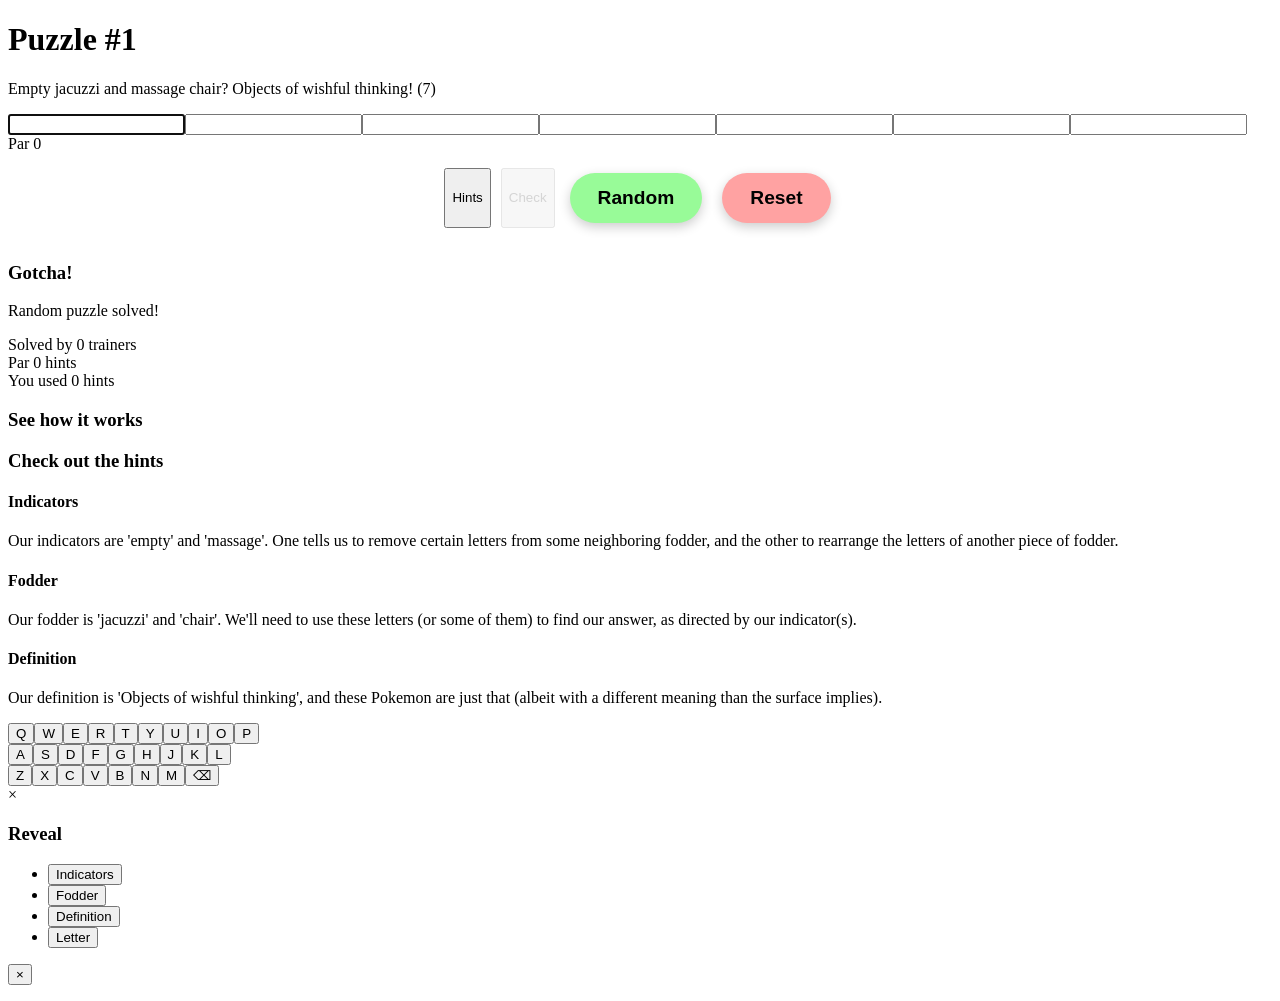
==== index.html @ 599f922d "Add files via upload" ====
<!DOCTYPE html>
<html lang="en"><head>
<meta http-equiv="content-type" content="text/html; charset=UTF-8">
  <meta charset="UTF-8">
  <meta name="viewport" content="width=device-width, initial-scale=1.0, maximum-scale=1.0, user-scalable=no">
  <title>PokeCryptic - Random Mode</title>
  <link rel="apple-touch-icon" sizes="180x180" href="apple-touch-icon.png">
  <link rel="icon" type="image/png" sizes="32x32" href="favicon-32x32.png">
  <link rel="icon" type="image/png" sizes="16x16" href="favicon-16x16.png">
  <link rel="manifest" href="site.webmanifest">
  <link rel="stylesheet" href="styles.css">
</head>
<body>
  <header>
    <h1 id="clue-date">Random Puzzle</h1>
  </header>

  <main>
    <!-- Clue Card -->
    <section id="clue-section" class="card">
      <p id="clue-text" data-base-clue="">Loading clue...</p>
    </section>

    <!-- Solve Card -->
    <section id="solve-section" class="card">
      <!-- Dynamic input boxes -->
      <div id="input-grid" style="--cell: 50px;"></div>
    </section>

    <!-- Counter Card -->
    <section id="counter-section" class="card">
      <div class="hint-bar-wrap">
        <div class="hint-dots is-high" id="hint-dots" style="--seg: 30px;"></div>
        <div class="par-label">
          <span class="par-text">Par</span>
          <span id="par-value" class="par-value">0</span>
        </div>
      </div>
    </section>

    <!-- Button Card -->
    <section id="button-section" class="card">
      <button id="hint-btn" style="opacity: 1;">Hints</button>
      <button id="check-btn" disabled="disabled" style="opacity: 0.5; cursor: not-allowed; pointer-events: none;">Check</button>
      <button id="random-btn" class="random-btn">Random</button>
      <button id="reset-progress" class="reset-progress">Reset</button>
    </section>

    <!-- Solved Card -->
    <section id="solved-section" class="card">
      <div class="hint-bar-wrap">
        <div id="solved-hint-dots" class="hint-dots is-high" style="--seg: 30px;"></div>
      </div>
      <h3 id="solved-title">Gotcha!</h3>
      <p id="solved-timer">Random puzzle solved!</p>
    </section>

    <!-- Stats Card -->
    <section id="stats-section" class="card">
      <div class="stat-row">
        <span class="stat-label">Solved by</span>
        <span class="stat-value" id="stats-solved">0 trainers</span>
      </div>

      <div class="stat-row">
        <span class="stat-label">Par</span>
        <span class="stat-value" id="stats-par">0 hints</span>
      </div>

      <div class="stat-row">
        <span class="stat-label">You used</span>
        <span class="stat-value" id="stats-hints">0 hints</span>
      </div>
    </section>

    <!-- Video Card -->
    <section id="end-section" class="card">
      <h3 class="end-title">See how it works</h3>

      <div class="end-row">
        <a id="end-yt-link" class="yt-embed-link" target="_blank" rel="noopener noreferrer" href="#" style="display: none;">
          <div id="end-yt-thumb" class="yt-embed-thumb" style="background-image: url('');">
            <div class="yt-play-button"></div>
          </div>
        </a>
      </div>

      <h3 class="end-title">Check out the hints</h3>
      <div class="end-row">
        <h4>Indicators</h4>
        <p id="end-ind"></p>
      </div>

      <div class="end-row">
        <h4>Fodder</h4>
        <p id="end-fod"></p>
      </div>

      <div class="end-row">
        <h4>Definition</h4>
        <p id="end-def"></p>
      </div>
    </section>
  </main>

  <!-- Touch Keyboard -->
  <div id="touch-keyboard" class="keyboard" aria-label="On-screen keyboard">
    <div class="keyboard-content">
      <div class="kb-row" data-keys="Q W E R T Y U I O P"></div>
      <div class="kb-row" data-keys="A S D F G H J K L"></div>
      <div class="kb-row" data-keys="Z X C V B N M ⌫"></div>
    </div>
  </div>

  <!-- Hint Modal -->
  <div id="hint-modal" class="modal hidden">
    <div class="modal-content">
      <span class="close-btn">×</span>
      <h3>Reveal</h3>
      <ul>
        <li><button class="hint-option hint-indicators" style="display: inline-block;">Indicators</button></li>
        <li><button class="hint-option hint-fodder" style="display: inline-block;">Fodder</button></li>
        <li><button class="hint-option hint-definition" style="display: inline-block;">Definition</button></li>
        <li><button class="hint-option hint-letter" style="display: inline-block;">Letter</button></li>
      </ul>
    </div>
  </div>

  <!-- Hint Toast -->
  <div id="hint-toast" class="toast hidden" aria-live="polite" aria-atomic="true">
    <div class="toast-content" role="status">
      <button class="toast-close" aria-label="Close">×</button>
      <p id="toast-text"></p>
    </div>
  </div>

  <script src="main.js"></script>
</body></html>
---- styles.css ----
/* Navigation buttons */
.random-btn,
.reset-progress {
  font-family: sans-serif;
  font-size: 1.2rem;
  font-weight: bold;
  padding: 14px 28px;
  border-radius: 999px;
  box-shadow: 0 4px 12px rgba(0, 0, 0, 0.2);
  transition: transform 0.15s ease, background-color 0.15s ease;
  border: none;
  margin: 5px;
}

.random-btn {
  background: #98fb98;  /* pale green */
  color: black;
}

.random-btn:hover:not(:disabled) {
  transform: scale(1.06);
}

.reset-progress {
  background: #ffa2a2;
  color: black;
}

.reset-progress:hover:not(:disabled) {
  transform: scale(1.06);
}

/* Button section layout */
#button-section {
  display: flex;
  flex-wrap: wrap;
  justify-content: center;
  gap: 10px;
  padding: 15px;
}
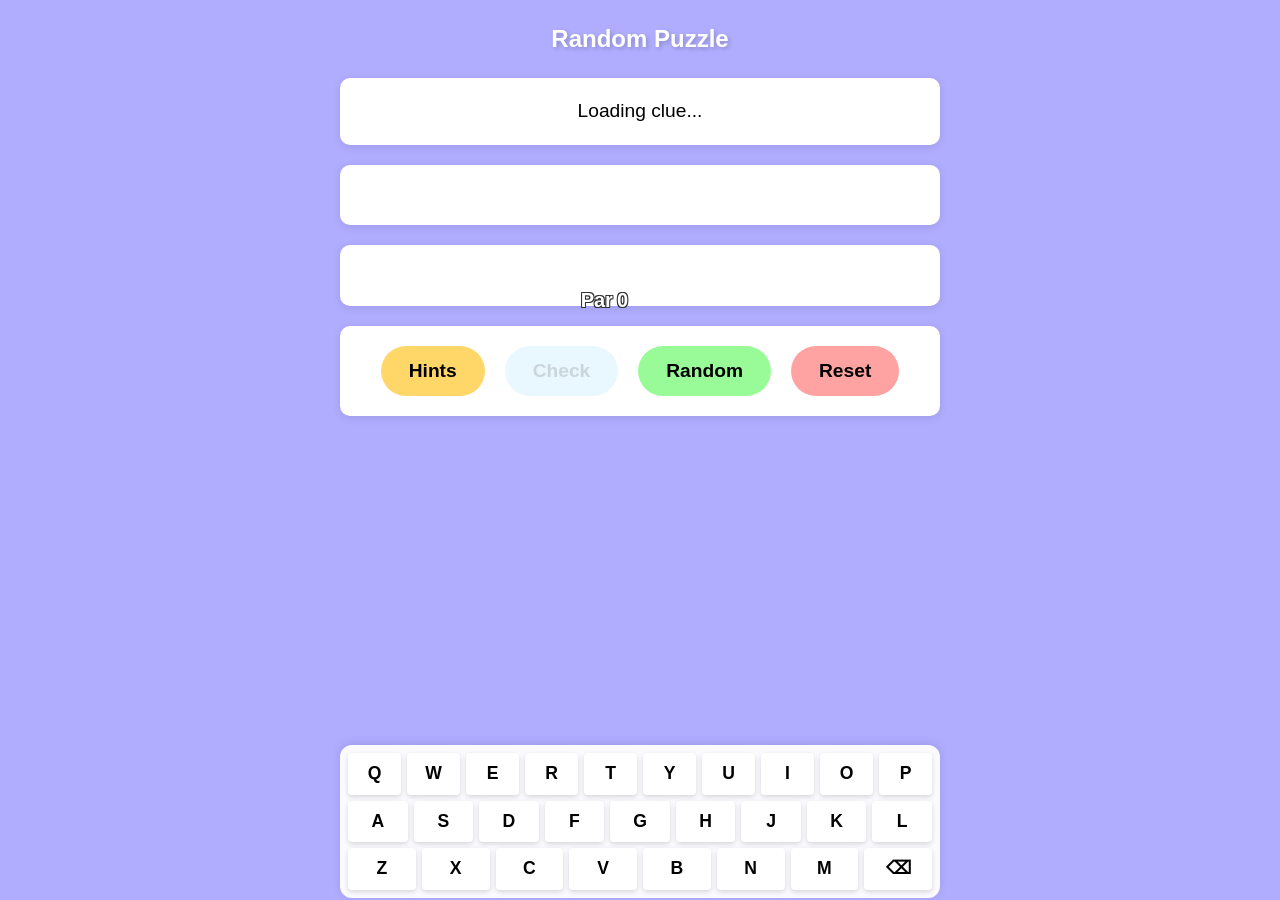
==== commit 2126be02: "Add files via upload" ====
--- a/index.html
+++ b/index.html
@@ -1,37 +1,41 @@
 <!DOCTYPE html>
-<html lang="en"><head>
-<meta http-equiv="content-type" content="text/html; charset=UTF-8">
+<html lang="en">
+<head>
   <meta charset="UTF-8">
   <meta name="viewport" content="width=device-width, initial-scale=1.0, maximum-scale=1.0, user-scalable=no">
   <title>PokeCryptic - Random Mode</title>
-  <link rel="apple-touch-icon" sizes="180x180" href="apple-touch-icon.png">
-  <link rel="icon" type="image/png" sizes="32x32" href="favicon-32x32.png">
-  <link rel="icon" type="image/png" sizes="16x16" href="favicon-16x16.png">
-  <link rel="manifest" href="site.webmanifest">
   <link rel="stylesheet" href="styles.css">
+  <style>
+    /* Additional inline styles to ensure basic functionality even if CSS fails */
+    body { font-family: Arial, sans-serif; margin: 0; padding: 20px; background: #b0adff; }
+    .card { background: white; border-radius: 10px; padding: 15px; margin-bottom: 20px; max-width: 600px; margin-left: auto; margin-right: auto; }
+    #input-grid { display: flex; flex-wrap: wrap; justify-content: center; gap: 0; }
+    .letter-box { width: 50px; height: 50px; border: 2px solid #333; text-align: center; font-size: 24px; font-weight: bold; text-transform: uppercase; }
+    .space-box { width: 28px; height: 50px; }
+    .kb-key { padding: 10px 15px; margin: 2px; background: white; border: 1px solid #ccc; border-radius: 4px; }
+  </style>
 </head>
 <body>
   <header>
-    <h1 id="clue-date">Random Puzzle</h1>
+    <h1 id="clue-date" style="text-align: center; color: white;">Random Puzzle</h1>
   </header>
 
   <main>
     <!-- Clue Card -->
     <section id="clue-section" class="card">
-      <p id="clue-text" data-base-clue="">Loading clue...</p>
+      <p id="clue-text" style="font-size: 1.2rem;">Loading clue...</p>
     </section>
 
     <!-- Solve Card -->
     <section id="solve-section" class="card">
-      <!-- Dynamic input boxes -->
-      <div id="input-grid" style="--cell: 50px;"></div>
+      <div id="input-grid"></div>
     </section>
 
     <!-- Counter Card -->
     <section id="counter-section" class="card">
-      <div class="hint-bar-wrap">
-        <div class="hint-dots is-high" id="hint-dots" style="--seg: 30px;"></div>
-        <div class="par-label">
+      <div class="hint-bar-wrap" style="position: relative; width: fit-content; margin: 0 auto;">
+        <div class="hint-dots is-high" id="hint-dots"></div>
+        <div class="par-label" style="position: absolute; bottom: -25px; right: 12px; display: flex; gap: 4px; color: white; font-weight: bold; text-shadow: -1px -1px 0 #333, 1px -1px 0 #333, -1px 1px 0 #333, 1px 1px 0 #333;">
           <span class="par-text">Par</span>
           <span id="par-value" class="par-value">0</span>
         </div>
@@ -39,100 +43,125 @@
     </section>
 
     <!-- Button Card -->
-    <section id="button-section" class="card">
-      <button id="hint-btn" style="opacity: 1;">Hints</button>
-      <button id="check-btn" disabled="disabled" style="opacity: 0.5; cursor: not-allowed; pointer-events: none;">Check</button>
-      <button id="random-btn" class="random-btn">Random</button>
-      <button id="reset-progress" class="reset-progress">Reset</button>
+    <section id="button-section" class="card" style="display: flex; flex-wrap: wrap; justify-content: center; gap: 10px;">
+      <button id="hint-btn" style="background: #ffd768; padding: 14px 28px; border-radius: 999px; border: none; font-weight: bold; font-size: 1.2rem;">Hints</button>
+      <button id="check-btn" disabled style="background: #d5f2ff; padding: 14px 28px; border-radius: 999px; border: none; font-weight: bold; font-size: 1.2rem; opacity: 0.5;">Check</button>
+      <button id="random-btn" style="background: #98fb98; padding: 14px 28px; border-radius: 999px; border: none; font-weight: bold; font-size: 1.2rem;">Random</button>
+      <button id="reset-progress" style="background: #ffa2a2; padding: 14px 28px; border-radius: 999px; border: none; font-weight: bold; font-size: 1.2rem;">Reset</button>
     </section>
 
     <!-- Solved Card -->
-    <section id="solved-section" class="card">
-      <div class="hint-bar-wrap">
-        <div id="solved-hint-dots" class="hint-dots is-high" style="--seg: 30px;"></div>
+    <section id="solved-section" class="card" style="display: none;">
+      <div class="hint-bar-wrap" style="position: relative; width: fit-content; margin: 0 auto;">
+        <div id="solved-hint-dots" class="hint-dots is-high"></div>
       </div>
-      <h3 id="solved-title">Gotcha!</h3>
-      <p id="solved-timer">Random puzzle solved!</p>
+      <h3 id="solved-title" style="text-align: center; font-size: 1.6rem; margin: 10px 0;">Gotcha!</h3>
+      <p id="solved-timer" style="text-align: center;">Random puzzle solved!</p>
     </section>
 
     <!-- Stats Card -->
-    <section id="stats-section" class="card">
-      <div class="stat-row">
+    <section id="stats-section" class="card" style="display: none;">
+      <div class="stat-row" style="display: flex; justify-content: space-between; margin: 6px 0;">
         <span class="stat-label">Solved by</span>
         <span class="stat-value" id="stats-solved">0 trainers</span>
       </div>
-
-      <div class="stat-row">
+      <div class="stat-row" style="display: flex; justify-content: space-between; margin: 6px 0;">
         <span class="stat-label">Par</span>
         <span class="stat-value" id="stats-par">0 hints</span>
       </div>
-
-      <div class="stat-row">
+      <div class="stat-row" style="display: flex; justify-content: space-between; margin: 6px 0;">
         <span class="stat-label">You used</span>
         <span class="stat-value" id="stats-hints">0 hints</span>
       </div>
     </section>
 
     <!-- Video Card -->
-    <section id="end-section" class="card">
-      <h3 class="end-title">See how it works</h3>
-
+    <section id="end-section" class="card" style="display: none;">
+      <h3 class="end-title" style="margin: 4px 0 10px; font-size: 1.2rem;">See how it works</h3>
       <div class="end-row">
         <a id="end-yt-link" class="yt-embed-link" target="_blank" rel="noopener noreferrer" href="#" style="display: none;">
-          <div id="end-yt-thumb" class="yt-embed-thumb" style="background-image: url('');">
-            <div class="yt-play-button"></div>
+          <div id="end-yt-thumb" class="yt-embed-thumb" style="width: 100%; aspect-ratio: 16/9; background-size: cover; background-position: center; border-radius: 12px; position: relative;">
+            <div class="yt-play-button" style="position: absolute; inset: 0; display: flex; align-items: center; justify-content: center;"></div>
           </div>
         </a>
       </div>
-
-      <h3 class="end-title">Check out the hints</h3>
+      <h3 class="end-title" style="margin: 4px 0 10px; font-size: 1.2rem;">Check out the hints</h3>
       <div class="end-row">
-        <h4>Indicators</h4>
+        <h4 style="margin-bottom: 4px;">Indicators</h4>
         <p id="end-ind"></p>
       </div>
-
       <div class="end-row">
-        <h4>Fodder</h4>
+        <h4 style="margin-bottom: 4px;">Fodder</h4>
         <p id="end-fod"></p>
       </div>
-
       <div class="end-row">
-        <h4>Definition</h4>
+        <h4 style="margin-bottom: 4px;">Definition</h4>
         <p id="end-def"></p>
       </div>
     </section>
   </main>
 
   <!-- Touch Keyboard -->
-  <div id="touch-keyboard" class="keyboard" aria-label="On-screen keyboard">
-    <div class="keyboard-content">
-      <div class="kb-row" data-keys="Q W E R T Y U I O P"></div>
-      <div class="kb-row" data-keys="A S D F G H J K L"></div>
-      <div class="kb-row" data-keys="Z X C V B N M ⌫"></div>
+  <div id="touch-keyboard" class="keyboard" style="position: fixed; bottom: 0; left: 0; right: 0; display: flex; justify-content: center; z-index: 900;">
+    <div class="keyboard-content" style="width: 100%; max-width: 600px; padding: 5px;">
+      <div class="kb-row" style="display: grid; grid-auto-flow: column; gap: 0; margin: 0;">
+        <button type="button" class="kb-key" data-key="Q" style="padding: 12px 0; margin: 3px; background: white; border: none; border-radius: 4px; font-size: 1.1rem;">Q</button>
+        <button type="button" class="kb-key" data-key="W" style="padding: 12px 0; margin: 3px; background: white; border: none; border-radius: 4px; font-size: 1.1rem;">W</button>
+        <button type="button" class="kb-key" data-key="E" style="padding: 12px 0; margin: 3px; background: white; border: none; border-radius: 4px; font-size: 1.1rem;">E</button>
+        <button type="button" class="kb-key" data-key="R" style="padding: 12px 0; margin: 3px; background: white; border: none; border-radius: 4px; font-size: 1.1rem;">R</button>
+        <button type="button" class="kb-key" data-key="T" style="padding: 12px 0; margin: 3px; background: white; border: none; border-radius: 4px; font-size: 1.1rem;">T</button>
+        <button type="button" class="kb-key" data-key="Y" style="padding: 12px 0; margin: 3px; background: white; border: none; border-radius: 4px; font-size: 1.1rem;">Y</button>
+        <button type="button" class="kb-key" data-key="U" style="padding: 12px 0; margin: 3px; background: white; border: none; border-radius: 4px; font-size: 1.1rem;">U</button>
+        <button type="button" class="kb-key" data-key="I" style="padding: 12px 0; margin: 3px; background: white; border: none; border-radius: 4px; font-size: 1.1rem;">I</button>
+        <button type="button" class="kb-key" data-key="O" style="padding: 12px 0; margin: 3px; background: white; border: none; border-radius: 4px; font-size: 1.1rem;">O</button>
+        <button type="button" class="kb-key" data-key="P" style="padding: 12px 0; margin: 3px; background: white; border: none; border-radius: 4px; font-size: 1.1rem;">P</button>
+      </div>
+      <div class="kb-row" style="display: grid; grid-auto-flow: column; gap: 0; margin: 0;">
+        <button type="button" class="kb-key" data-key="A" style="padding: 12px 0; margin: 3px; background: white; border: none; border-radius: 4px; font-size: 1.1rem;">A</button>
+        <button type="button" class="kb-key" data-key="S" style="padding: 12px 0; margin: 3px; background: white; border: none; border-radius: 4px; font-size: 1.1rem;">S</button>
+        <button type="button" class="kb-key" data-key="D" style="padding: 12px 0; margin: 3px; background: white; border: none; border-radius: 4px; font-size: 1.1rem;">D</button>
+        <button type="button" class="kb-key" data-key="F" style="padding: 12px 0; margin: 3px; background: white; border: none; border-radius: 4px; font-size: 1.1rem;">F</button>
+        <button type="button" class="kb-key" data-key="G" style="padding: 12px 0; margin: 3px; background: white; border: none; border-radius: 4px; font-size: 1.1rem;">G</button>
+        <button type="button" class="kb-key" data-key="H" style="padding: 12px 0; margin: 3px; background: white; border: none; border-radius: 4px; font-size: 1.1rem;">H</button>
+        <button type="button" class="kb-key" data-key="J" style="padding: 12px 0; margin: 3px; background: white; border: none; border-radius: 4px; font-size: 1.1rem;">J</button>
+        <button type="button" class="kb-key" data-key="K" style="padding: 12px 0; margin: 3px; background: white; border: none; border-radius: 4px; font-size: 1.1rem;">K</button>
+        <button type="button" class="kb-key" data-key="L" style="padding: 12px 0; margin: 3px; background: white; border: none; border-radius: 4px; font-size: 1.1rem;">L</button>
+      </div>
+      <div class="kb-row" style="display: grid; grid-auto-flow: column; gap: 0; margin: 0;">
+        <button type="button" class="kb-key" data-key="Z" style="padding: 12px 0; margin: 3px; background: white; border: none; border-radius: 4px; font-size: 1.1rem;">Z</button>
+        <button type="button" class="kb-key" data-key="X" style="padding: 12px 0; margin: 3px; background: white; border: none; border-radius: 4px; font-size: 1.1rem;">X</button>
+        <button type="button" class="kb-key" data-key="C" style="padding: 12px 0; margin: 3px; background: white; border: none; border-radius: 4px; font-size: 1.1rem;">C</button>
+        <button type="button" class="kb-key" data-key="V" style="padding: 12px 0; margin: 3px; background: white; border: none; border-radius: 4px; font-size: 1.1rem;">V</button>
+        <button type="button" class="kb-key" data-key="B" style="padding: 12px 0; margin: 3px; background: white; border: none; border-radius: 4px; font-size: 1.1rem;">B</button>
+        <button type="button" class="kb-key" data-key="N" style="padding: 12px 0; margin: 3px; background: white; border: none; border-radius: 4px; font-size: 1.1rem;">N</button>
+        <button type="button" class="kb-key" data-key="M" style="padding: 12px 0; margin: 3px; background: white; border: none; border-radius: 4px; font-size: 1.1rem;">M</button>
+        <button type="button" class="kb-key" data-key="⌫" style="padding: 12px 0; margin: 3px; background: white; border: none; border-radius: 4px; font-size: 1.1rem;">⌫</button>
+      </div>
     </div>
   </div>
 
   <!-- Hint Modal -->
-  <div id="hint-modal" class="modal hidden">
-    <div class="modal-content">
-      <span class="close-btn">×</span>
-      <h3>Reveal</h3>
-      <ul>
-        <li><button class="hint-option hint-indicators" style="display: inline-block;">Indicators</button></li>
-        <li><button class="hint-option hint-fodder" style="display: inline-block;">Fodder</button></li>
-        <li><button class="hint-option hint-definition" style="display: inline-block;">Definition</button></li>
-        <li><button class="hint-option hint-letter" style="display: inline-block;">Letter</button></li>
+  <div id="hint-modal" class="modal hidden" style="position: fixed; inset: 0; display: flex; justify-content: center; align-items: flex-end; z-index: 1000; pointer-events: none; display: none;">
+    <div class="modal-content" style="background: white; padding: 20px; border-radius: 10px; width: 300px; text-align: center; box-shadow: 0 2px 10px rgba(0,0,0,0.3); margin-bottom: 10px;">
+      <span class="close-btn" style="position: absolute; top: 10px; right: 15px; font-size: 1.5rem; cursor: pointer;">×</span>
+      <h3 style="margin-bottom: 15px;">Reveal</h3>
+      <ul style="list-style: none; padding: 0;">
+        <li style="margin: 10px 0;"><button class="hint-option hint-indicators" style="background: none; border: none; font-weight: bold; font-size: 1rem; cursor: pointer; padding: 6px 8px;">Indicators</button></li>
+        <li style="margin: 10px 0;"><button class="hint-option hint-fodder" style="background: none; border: none; font-weight: bold; font-size: 1rem; cursor: pointer; padding: 6px 8px;">Fodder</button></li>
+        <li style="margin: 10px 0;"><button class="hint-option hint-definition" style="background: none; border: none; font-weight: bold; font-size: 1rem; cursor: pointer; padding: 6px 8px;">Definition</button></li>
+        <li style="margin: 10px 0;"><button class="hint-option hint-letter" style="background: none; border: none; font-weight: bold; font-size: 1rem; cursor: pointer; padding: 6px 8px;">Letter</button></li>
       </ul>
     </div>
   </div>
 
   <!-- Hint Toast -->
-  <div id="hint-toast" class="toast hidden" aria-live="polite" aria-atomic="true">
-    <div class="toast-content" role="status">
-      <button class="toast-close" aria-label="Close">×</button>
+  <div id="hint-toast" class="toast hidden" style="position: fixed; inset: 0; display: flex; justify-content: center; align-items: flex-end; z-index: 1100; pointer-events: none; display: none;">
+    <div class="toast-content" style="background: white; width: calc(100% - 40px); max-width: 500px; margin-bottom: 14px; border-radius: 12px; padding: 16px 56px 16px 16px; box-shadow: 0 6px 24px rgba(0,0,0,0.18); position: relative;">
+      <button class="toast-close" style="position: absolute; top: 4px; right: 6px; width: 22px; height: 22px; font-size: 2rem; background: transparent; border: none; cursor: pointer;">×</button>
       <p id="toast-text"></p>
     </div>
   </div>
 
   <script src="main.js"></script>
-</body></html>+</body>
+</html>
--- a/styles.css
+++ b/styles.css
@@ -1,40 +1,517 @@
-/* Navigation buttons */
-.random-btn,
-.reset-progress {
-  font-family: sans-serif;
+* {
+  margin: 0;
+  padding: 0;
+  box-sizing: border-box;
+  -webkit-tap-highlight-color: transparent;
+}
+
+body {
+  font-family: 'Segoe UI', Tahoma, Geneva, Verdana, sans-serif;
+  background: #b0adff;
+  color: black;
+  line-height: 1.6;
+  padding: 20px;
   font-size: 1.2rem;
+  min-height: 100vh;
+  padding-bottom: 120px; /* Space for keyboard */
+}
+
+.letter-box,
+.kb-key {
+  font-family: Verdana, sans-serif;
+}
+
+header {
+  text-align: center;
+  margin-bottom: 20px;
+  font-size: 1rem;
+}
+
+header h1 {
+  font-size: 1.5rem;
+  color: white;
+  text-shadow: 2px 2px 4px rgba(0,0,0,0.2);
+}
+
+.card {
+  max-width: 600px;
+  margin: 0 auto 20px auto;
+  text-align: center;
+  border-radius: 10px;
+  background: #fff;
+  box-shadow: 0 2px 8px rgba(0,0,0,0.1);
+  padding: 15px;
+}
+
+#clue-section {
+  background: #fff;
+}
+
+#clue-text {
+  font-size: 1.5rem;
+  margin: 5px;
+  line-height: 1.4;
+}
+
+#input-grid {
+  display: flex;
+  flex-wrap: nowrap;
+  justify-content: center;
+  align-items: center;
+  margin: 15px 0;
+  gap: 0;
+  --cell: 50px;
+  --b: 3.5px;
+}
+
+@keyframes wrong-shake {
+  0%, 100% { transform: translate(0, 0); }
+  10%, 30%, 50%, 70%, 90% { transform: translate(-2px, -2px); }
+  20%, 40%, 60%, 80% { transform: translate(2px, 2px); }
+}
+
+#input-grid.wrong {
+  animation: wrong-shake 500ms ease;
+}
+
+.space-box {
+  width: calc(var(--cell) * 0.55);
+  height: var(--cell);
+}
+
+.letter-box {
+  width: var(--cell);
+  height: var(--cell);
+  margin-left: calc(var(--b) * -1);
+  border: var(--b) solid #333;
+  text-align: center;
+  border-radius: 0;
+  text-transform: uppercase;
+  outline: none;
+  cursor: pointer;
   font-weight: bold;
-  padding: 14px 28px;
-  border-radius: 999px;
-  box-shadow: 0 4px 12px rgba(0, 0, 0, 0.2);
-  transition: transform 0.15s ease, background-color 0.15s ease;
+  caret-color: transparent;
+  user-select: none;
+  font-size: clamp(14px, calc(var(--cell) * 0.62), 26px);
+}
+
+.letter-box.active {
+  background-color: #d5ffd5;
+}
+
+.letter-box.revealed-letter {
+  background-color: #fff2b1;
+}
+
+.letter-box.solved-letter {
+  background-color: #d5ffd5;
+}
+
+.letter-box:disabled {
+  cursor: default;
+  user-select: none;
+  color: #000;
+  opacity: 1;
+}
+
+button {
+  margin: 5px;
+  padding: 8px 12px;
   border: none;
-  margin: 5px;
-}
-
-.random-btn {
-  background: #98fb98;  /* pale green */
+  border-radius: 5px;
+  cursor: pointer;
+  transition: transform 0.15s ease;
+}
+
+button:hover:not(:disabled) {
+  transform: scale(1.06);
+}
+
+button:disabled {
+  cursor: default;
+  pointer-events: none;
+  opacity: 0.5;
+}
+
+#button-section {
+  display: flex;
+  flex-wrap: wrap;
+  justify-content: center;
+  gap: 10px;
+}
+
+.hint-bar-wrap {
+  position: relative;
+  width: fit-content;
+  margin: 0 auto;
+  margin-top: 10px;
+}
+
+.par-label {
+  position: absolute;
+  bottom: -25px;
+  right: 12px;
+  display: flex;
+  align-items: baseline;
+  gap: 4px;
+  font-size: 1.25rem;
+  color: #ebeaea;
+  font-weight: bold;
+  text-shadow: -1px -1px 0 #333, 1px -1px 0 #333, -1px 1px 0 #333, 1px 1px 0 #333;
+}
+
+.hint-dots {
+  display: inline-flex;
+  justify-content: center;
+  align-items: center;
+  gap: 0;
+  outline: 2px solid #333;
+  outline-offset: -2px;
+  border-radius: 6px;
+  margin: 0;
+  padding: 0;
+  --seg: 30px;
+  --empty: #58c75d;
+  --fill: #ebeaea;
+}
+
+.hint-dot {
+  width: var(--seg);
+  height: 30px;
+  border-radius: 0;
+  background: currentColor;
+}
+
+.hint-dot.used {
+  background: var(--fill);
+}
+
+.hint-dots.is-empty { color: #ebeaea; }
+.hint-dots.is-low { color: #db4a4a; }
+.hint-dots.is-mid { color: #ffcf56; }
+.hint-dots.is-high { color: #58c75d; }
+
+.hint-dot:first-child { border-top-left-radius: 6px; border-bottom-left-radius: 6px; }
+.hint-dot:last-child { border-top-right-radius: 6px; border-bottom-right-radius: 6px; }
+
+.keyboard {
+  position: fixed;
+  inset: auto 0 0 0;
+  display: flex;
+  justify-content: center;
+  align-items: flex-end;
+  z-index: 900;
+  padding-bottom: calc(env(safe-area-inset-bottom, 0px) + 2px);
+  pointer-events: none;
+}
+
+.keyboard-content {
+  pointer-events: auto;
+  width: calc(100% - 2px);
+  max-width: 600px;
+  margin-bottom: 0;
+  border-radius: 12px;
+  padding: 5px;
+  background: rgba(255, 255, 255, 0.95);
+  backdrop-filter: blur(5px);
+  box-shadow: 0 -2px 10px rgba(0,0,0,0.1);
+}
+
+.kb-row {
+  display: grid;
+  grid-auto-flow: column;
+  grid-auto-columns: 1fr;
+  gap: 0;
+  margin: 0;
+}
+
+.kb-key {
   color: black;
-}
-
-.random-btn:hover:not(:disabled) {
-  transform: scale(1.06);
-}
-
-.reset-progress {
-  background: #ffa2a2;
-  color: black;
-}
-
-.reset-progress:hover:not(:disabled) {
-  transform: scale(1.06);
-}
-
-/* Button section layout */
-#button-section {
-  display: flex;
-  flex-wrap: wrap;
-  justify-content: center;
-  gap: 10px;
-  padding: 15px;
+  user-select: none;
+  -webkit-user-select: none;
+  appearance: none;
+  border: none;
+  border-radius: 4px;
+  margin: 3px;
+  background: #ffffff;
+  padding: 12px 0;
+  font-size: 1.1rem;
+  line-height: 1;
+  text-align: center;
+  cursor: pointer;
+  touch-action: manipulation;
+  box-shadow: 0 2px 5px rgba(0,0,0,0.15);
+  font-weight: bold;
+}
+
+.kb-key:active {
+  transform: translateY(1px);
+  box-shadow: 0 1px 3px rgba(0,0,0,0.2);
+}
+
+body.toast-open .keyboard-content,
+body.modal-open .keyboard-content {
+  opacity: 0.4;
+  filter: brightness(0.8);
+  transition: opacity 0.25s ease;
+  pointer-events: none;
+}
+
+.modal {
+  position: fixed;
+  inset: 0;
+  display: flex;
+  justify-content: center;
+  align-items: flex-end;
+  z-index: 1000;
+  pointer-events: none;
+}
+
+.modal:not(.hidden) {
+  pointer-events: auto;
+}
+
+.modal.hidden {
+  display: none;
+}
+
+.modal-content {
+  background: #fff;
+  padding: 20px;
+  border-radius: 10px;
+  width: 300px;
+  text-align: center;
+  box-shadow: 0 2px 10px rgba(0,0,0,0.3);
+  margin-bottom: 10px;
+  transform: translateY(110%);
+  opacity: 0;
+  transition: transform 0.36s cubic-bezier(.2,.9,.2,1), opacity 0.22s ease;
+  max-height: 50vh;
+  overflow-y: auto;
+}
+
+.modal:not(.hidden) .modal-content {
+  transform: translateY(0);
+  opacity: 1;
+}
+
+.toast {
+  position: fixed;
+  inset: 0;
+  display: flex;
+  justify-content: center;
+  align-items: flex-end;
+  z-index: 1100;
+  pointer-events: none;
+}
+
+.toast.hidden {
+  display: none;
+}
+
+.toast:not(.hidden) {
+  pointer-events: auto;
+}
+
+.toast-content {
+  background: #fff;
+  width: calc(100% - 40px);
+  max-width: 500px;
+  margin-bottom: 14px;
+  border-radius: 12px;
+  padding: 16px 56px 16px 16px;
+  box-shadow: 0 6px 24px rgba(0,0,0,0.18);
+  transform: translateY(110%);
+  opacity: 0;
+  transition: transform 0.32s cubic-bezier(.2,.9,.2,1), opacity 0.2s ease;
+  max-height: 60vh;
+  overflow-y: auto;
+  word-wrap: break-word;
+  position: relative;
+}
+
+.toast:not(.hidden) .toast-content {
+  transform: translateY(0);
+  opacity: 1;
+}
+
+.toast-close {
+  position: absolute;
+  top: 4px;
+  right: 6px;
+  width: 22px;
+  height: 22px;
+  font-size: 2rem;
+  display: inline-flex;
+  align-items: center;
+  justify-content: center;
+  background: transparent;
+  border: none;
+  cursor: pointer;
+  line-height: 1;
+}
+
+.hint-option {
+  background: none;
+  border: none;
+  font-weight: bold;
+  font-size: 1rem;
+  cursor: pointer;
+  padding: 6px 8px;
+  position: relative;
+  isolation: isolate;
+  transition: color 0.2s ease;
+}
+
+.hint-option::after {
+  content: "";
+  position: absolute;
+  left: 50%;
+  bottom: 2px;
+  height: 10px;
+  width: calc(100% - 14px);
+  transform: translateX(-50%);
+  opacity: 0.85;
+  z-index: -1;
+  transition: width 0.2s ease;
+}
+
+.hint-option:hover::after {
+  width: calc(100% - 4px);
+}
+
+.hint-indicators::after { background: #f5d1fd; }
+.hint-fodder::after { background: #fff2b1; }
+.hint-definition::after { background: #d5e8ff; }
+.hint-letter::after { background: #d5ffd5; }
+
+.hint-option.is-disabled {
+  color: rgba(0,0,0,0.5);
+}
+
+.highlight-definition {
+  background-color: #d5e8ff;
+  border-radius: 4px;
+  padding: 0 2px;
+}
+
+.highlight-fodder {
+  background-color: #fff2b1;
+  border-radius: 4px;
+  padding: 0 2px;
+}
+
+.highlight-indicator {
+  background-color: #f5d1fd;
+  border-radius: 4px;
+  padding: 0 2px;
+}
+
+#solved-section {
+  display: none;
+}
+
+body.solved #solved-section {
+  display: block;
+  animation: solved-enter 500ms ease-out forwards;
+}
+
+body.solved #stats-section {
+  display: block;
+}
+
+body.solved #end-section {
+  display: block;
+}
+
+body.solved #button-section,
+body.solved #touch-keyboard,
+body.solved #counter-section {
+  display: none;
+}
+
+@keyframes solved-enter {
+  from {
+    opacity: 0;
+    transform: translateY(20px);
+  }
+  to {
+    opacity: 1;
+    transform: translateY(0);
+  }
+}
+
+.stat-row {
+  display: flex;
+  justify-content: space-between;
+  align-items: center;
+  margin: 6px 0;
+  font-size: 1.05rem;
+}
+
+.stat-label {
+  text-align: left;
+}
+
+.stat-value {
+  text-align: right;
+  font-weight: bold;
+}
+
+.yt-embed-thumb {
+  position: relative;
+  width: 100%;
+  aspect-ratio: 16 / 9;
+  background-size: cover;
+  background-position: center;
+  border-radius: 12px;
+  overflow: hidden;
+  cursor: pointer;
+}
+
+.yt-play-button {
+  position: absolute;
+  inset: 0;
+  display: flex;
+  align-items: center;
+  justify-content: center;
+}
+
+.yt-play-button::before {
+  content: "";
+  width: 68px;
+  height: 48px;
+  background: #ff0000;
+  border-radius: 14px;
+  box-shadow: 0 6px 14px rgba(0,0,0,0.35);
+  position: absolute;
+}
+
+.yt-play-button::after {
+  content: "";
+  margin-left: 4px;
+  border-style: solid;
+  border-width: 10px 0 10px 17px;
+  border-color: transparent transparent transparent white;
+  position: relative;
+}
+
+@media (max-width: 600px) {
+  body {
+    padding: 10px;
+    padding-bottom: 100px;
+  }
+  
+  #clue-text {
+    font-size: 1.25rem;
+  }
+  
+  .letter-box {
+    --cell: 45px;
+  }
+  
+  .kb-key {
+    padding: 10px 0;
+    font-size: 1rem;
+  }
 }
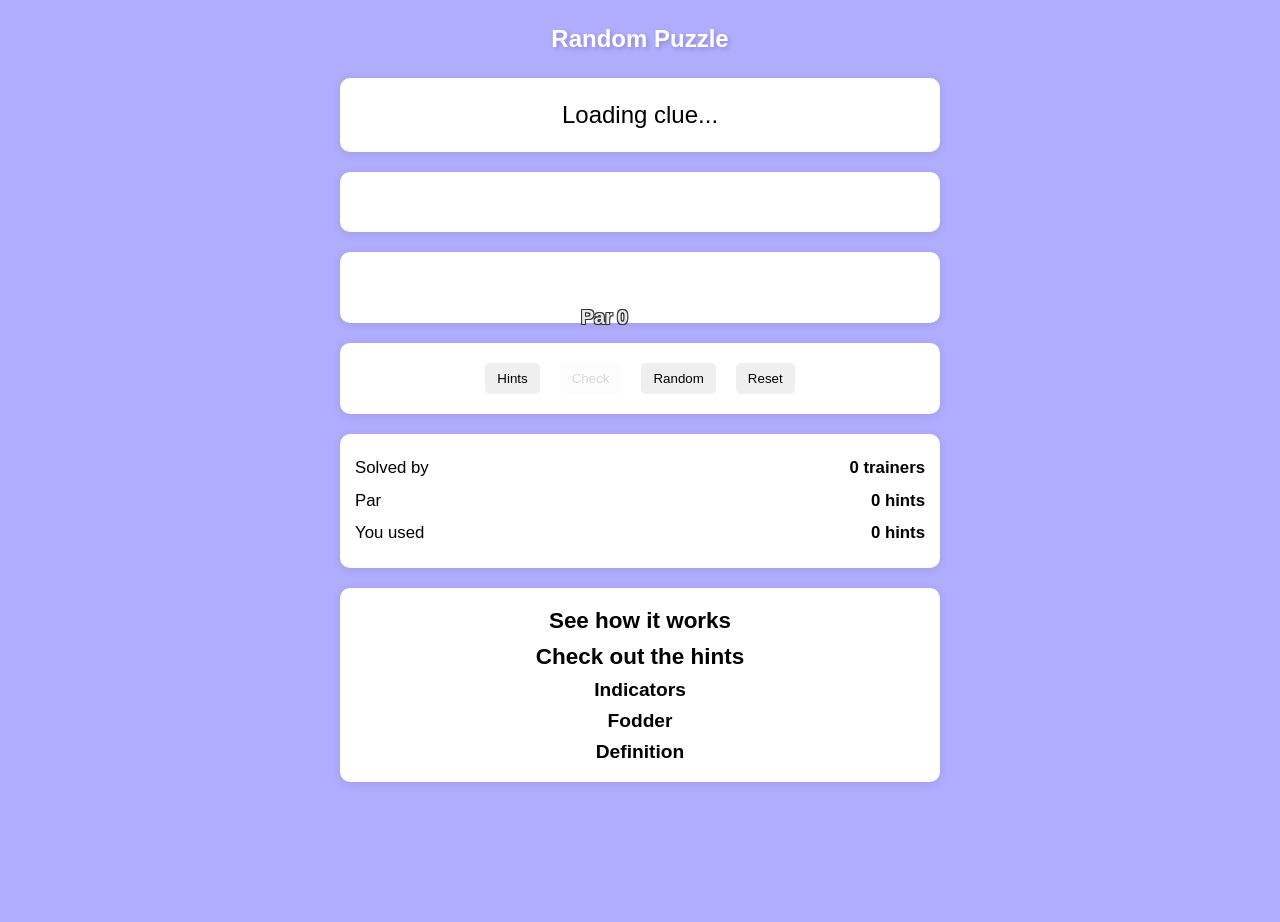
==== commit 8d32d2ef: "Refactor index.html for cleaner structure and styles Removed inline styles and updated button struct" ====
--- a/index.html
+++ b/index.html
@@ -5,25 +5,16 @@
   <meta name="viewport" content="width=device-width, initial-scale=1.0, maximum-scale=1.0, user-scalable=no">
   <title>PokeCryptic - Random Mode</title>
   <link rel="stylesheet" href="styles.css">
-  <style>
-    /* Additional inline styles to ensure basic functionality even if CSS fails */
-    body { font-family: Arial, sans-serif; margin: 0; padding: 20px; background: #b0adff; }
-    .card { background: white; border-radius: 10px; padding: 15px; margin-bottom: 20px; max-width: 600px; margin-left: auto; margin-right: auto; }
-    #input-grid { display: flex; flex-wrap: wrap; justify-content: center; gap: 0; }
-    .letter-box { width: 50px; height: 50px; border: 2px solid #333; text-align: center; font-size: 24px; font-weight: bold; text-transform: uppercase; }
-    .space-box { width: 28px; height: 50px; }
-    .kb-key { padding: 10px 15px; margin: 2px; background: white; border: 1px solid #ccc; border-radius: 4px; }
-  </style>
 </head>
 <body>
   <header>
-    <h1 id="clue-date" style="text-align: center; color: white;">Random Puzzle</h1>
+    <h1 id="clue-date">Random Puzzle</h1>
   </header>
 
   <main>
     <!-- Clue Card -->
     <section id="clue-section" class="card">
-      <p id="clue-text" style="font-size: 1.2rem;">Loading clue...</p>
+      <p id="clue-text">Loading clue...</p>
     </section>
 
     <!-- Solve Card -->
@@ -33,9 +24,9 @@
 
     <!-- Counter Card -->
     <section id="counter-section" class="card">
-      <div class="hint-bar-wrap" style="position: relative; width: fit-content; margin: 0 auto;">
+      <div class="hint-bar-wrap">
         <div class="hint-dots is-high" id="hint-dots"></div>
-        <div class="par-label" style="position: absolute; bottom: -25px; right: 12px; display: flex; gap: 4px; color: white; font-weight: bold; text-shadow: -1px -1px 0 #333, 1px -1px 0 #333, -1px 1px 0 #333, 1px 1px 0 #333;">
+        <div class="par-label">
           <span class="par-text">Par</span>
           <span id="par-value" class="par-value">0</span>
         </div>
@@ -43,125 +34,86 @@
     </section>
 
     <!-- Button Card -->
-    <section id="button-section" class="card" style="display: flex; flex-wrap: wrap; justify-content: center; gap: 10px;">
-      <button id="hint-btn" style="background: #ffd768; padding: 14px 28px; border-radius: 999px; border: none; font-weight: bold; font-size: 1.2rem;">Hints</button>
-      <button id="check-btn" disabled style="background: #d5f2ff; padding: 14px 28px; border-radius: 999px; border: none; font-weight: bold; font-size: 1.2rem; opacity: 0.5;">Check</button>
-      <button id="random-btn" style="background: #98fb98; padding: 14px 28px; border-radius: 999px; border: none; font-weight: bold; font-size: 1.2rem;">Random</button>
-      <button id="reset-progress" style="background: #ffa2a2; padding: 14px 28px; border-radius: 999px; border: none; font-weight: bold; font-size: 1.2rem;">Reset</button>
+    <section id="button-section" class="card">
+      <button id="hint-btn">Hints</button>
+      <button id="check-btn" disabled>Check</button>
+      <button id="random-btn" class="random-btn">Random</button>
+      <button id="reset-progress" class="reset-progress">Reset</button>
     </section>
 
     <!-- Solved Card -->
-    <section id="solved-section" class="card" style="display: none;">
-      <div class="hint-bar-wrap" style="position: relative; width: fit-content; margin: 0 auto;">
+    <section id="solved-section" class="card">
+      <div class="hint-bar-wrap">
         <div id="solved-hint-dots" class="hint-dots is-high"></div>
       </div>
-      <h3 id="solved-title" style="text-align: center; font-size: 1.6rem; margin: 10px 0;">Gotcha!</h3>
-      <p id="solved-timer" style="text-align: center;">Random puzzle solved!</p>
+      <h3 id="solved-title">Gotcha!</h3>
+      <p id="solved-timer">Random puzzle solved!</p>
     </section>
 
     <!-- Stats Card -->
-    <section id="stats-section" class="card" style="display: none;">
-      <div class="stat-row" style="display: flex; justify-content: space-between; margin: 6px 0;">
+    <section id="stats-section" class="card">
+      <div class="stat-row">
         <span class="stat-label">Solved by</span>
         <span class="stat-value" id="stats-solved">0 trainers</span>
       </div>
-      <div class="stat-row" style="display: flex; justify-content: space-between; margin: 6px 0;">
+      <div class="stat-row">
         <span class="stat-label">Par</span>
         <span class="stat-value" id="stats-par">0 hints</span>
       </div>
-      <div class="stat-row" style="display: flex; justify-content: space-between; margin: 6px 0;">
+      <div class="stat-row">
         <span class="stat-label">You used</span>
         <span class="stat-value" id="stats-hints">0 hints</span>
       </div>
     </section>
 
     <!-- Video Card -->
-    <section id="end-section" class="card" style="display: none;">
-      <h3 class="end-title" style="margin: 4px 0 10px; font-size: 1.2rem;">See how it works</h3>
+    <section id="end-section" class="card">
+      <h3 class="end-title">See how it works</h3>
       <div class="end-row">
         <a id="end-yt-link" class="yt-embed-link" target="_blank" rel="noopener noreferrer" href="#" style="display: none;">
-          <div id="end-yt-thumb" class="yt-embed-thumb" style="width: 100%; aspect-ratio: 16/9; background-size: cover; background-position: center; border-radius: 12px; position: relative;">
-            <div class="yt-play-button" style="position: absolute; inset: 0; display: flex; align-items: center; justify-content: center;"></div>
+          <div id="end-yt-thumb" class="yt-embed-thumb">
+            <div class="yt-play-button"></div>
           </div>
         </a>
       </div>
-      <h3 class="end-title" style="margin: 4px 0 10px; font-size: 1.2rem;">Check out the hints</h3>
+      <h3 class="end-title">Check out the hints</h3>
       <div class="end-row">
-        <h4 style="margin-bottom: 4px;">Indicators</h4>
+        <h4>Indicators</h4>
         <p id="end-ind"></p>
       </div>
       <div class="end-row">
-        <h4 style="margin-bottom: 4px;">Fodder</h4>
+        <h4>Fodder</h4>
         <p id="end-fod"></p>
       </div>
       <div class="end-row">
-        <h4 style="margin-bottom: 4px;">Definition</h4>
+        <h4>Definition</h4>
         <p id="end-def"></p>
       </div>
     </section>
   </main>
 
-  <!-- Touch Keyboard -->
-  <div id="touch-keyboard" class="keyboard" style="position: fixed; bottom: 0; left: 0; right: 0; display: flex; justify-content: center; z-index: 900;">
-    <div class="keyboard-content" style="width: 100%; max-width: 600px; padding: 5px;">
-      <div class="kb-row" style="display: grid; grid-auto-flow: column; gap: 0; margin: 0;">
-        <button type="button" class="kb-key" data-key="Q" style="padding: 12px 0; margin: 3px; background: white; border: none; border-radius: 4px; font-size: 1.1rem;">Q</button>
-        <button type="button" class="kb-key" data-key="W" style="padding: 12px 0; margin: 3px; background: white; border: none; border-radius: 4px; font-size: 1.1rem;">W</button>
-        <button type="button" class="kb-key" data-key="E" style="padding: 12px 0; margin: 3px; background: white; border: none; border-radius: 4px; font-size: 1.1rem;">E</button>
-        <button type="button" class="kb-key" data-key="R" style="padding: 12px 0; margin: 3px; background: white; border: none; border-radius: 4px; font-size: 1.1rem;">R</button>
-        <button type="button" class="kb-key" data-key="T" style="padding: 12px 0; margin: 3px; background: white; border: none; border-radius: 4px; font-size: 1.1rem;">T</button>
-        <button type="button" class="kb-key" data-key="Y" style="padding: 12px 0; margin: 3px; background: white; border: none; border-radius: 4px; font-size: 1.1rem;">Y</button>
-        <button type="button" class="kb-key" data-key="U" style="padding: 12px 0; margin: 3px; background: white; border: none; border-radius: 4px; font-size: 1.1rem;">U</button>
-        <button type="button" class="kb-key" data-key="I" style="padding: 12px 0; margin: 3px; background: white; border: none; border-radius: 4px; font-size: 1.1rem;">I</button>
-        <button type="button" class="kb-key" data-key="O" style="padding: 12px 0; margin: 3px; background: white; border: none; border-radius: 4px; font-size: 1.1rem;">O</button>
-        <button type="button" class="kb-key" data-key="P" style="padding: 12px 0; margin: 3px; background: white; border: none; border-radius: 4px; font-size: 1.1rem;">P</button>
-      </div>
-      <div class="kb-row" style="display: grid; grid-auto-flow: column; gap: 0; margin: 0;">
-        <button type="button" class="kb-key" data-key="A" style="padding: 12px 0; margin: 3px; background: white; border: none; border-radius: 4px; font-size: 1.1rem;">A</button>
-        <button type="button" class="kb-key" data-key="S" style="padding: 12px 0; margin: 3px; background: white; border: none; border-radius: 4px; font-size: 1.1rem;">S</button>
-        <button type="button" class="kb-key" data-key="D" style="padding: 12px 0; margin: 3px; background: white; border: none; border-radius: 4px; font-size: 1.1rem;">D</button>
-        <button type="button" class="kb-key" data-key="F" style="padding: 12px 0; margin: 3px; background: white; border: none; border-radius: 4px; font-size: 1.1rem;">F</button>
-        <button type="button" class="kb-key" data-key="G" style="padding: 12px 0; margin: 3px; background: white; border: none; border-radius: 4px; font-size: 1.1rem;">G</button>
-        <button type="button" class="kb-key" data-key="H" style="padding: 12px 0; margin: 3px; background: white; border: none; border-radius: 4px; font-size: 1.1rem;">H</button>
-        <button type="button" class="kb-key" data-key="J" style="padding: 12px 0; margin: 3px; background: white; border: none; border-radius: 4px; font-size: 1.1rem;">J</button>
-        <button type="button" class="kb-key" data-key="K" style="padding: 12px 0; margin: 3px; background: white; border: none; border-radius: 4px; font-size: 1.1rem;">K</button>
-        <button type="button" class="kb-key" data-key="L" style="padding: 12px 0; margin: 3px; background: white; border: none; border-radius: 4px; font-size: 1.1rem;">L</button>
-      </div>
-      <div class="kb-row" style="display: grid; grid-auto-flow: column; gap: 0; margin: 0;">
-        <button type="button" class="kb-key" data-key="Z" style="padding: 12px 0; margin: 3px; background: white; border: none; border-radius: 4px; font-size: 1.1rem;">Z</button>
-        <button type="button" class="kb-key" data-key="X" style="padding: 12px 0; margin: 3px; background: white; border: none; border-radius: 4px; font-size: 1.1rem;">X</button>
-        <button type="button" class="kb-key" data-key="C" style="padding: 12px 0; margin: 3px; background: white; border: none; border-radius: 4px; font-size: 1.1rem;">C</button>
-        <button type="button" class="kb-key" data-key="V" style="padding: 12px 0; margin: 3px; background: white; border: none; border-radius: 4px; font-size: 1.1rem;">V</button>
-        <button type="button" class="kb-key" data-key="B" style="padding: 12px 0; margin: 3px; background: white; border: none; border-radius: 4px; font-size: 1.1rem;">B</button>
-        <button type="button" class="kb-key" data-key="N" style="padding: 12px 0; margin: 3px; background: white; border: none; border-radius: 4px; font-size: 1.1rem;">N</button>
-        <button type="button" class="kb-key" data-key="M" style="padding: 12px 0; margin: 3px; background: white; border: none; border-radius: 4px; font-size: 1.1rem;">M</button>
-        <button type="button" class="kb-key" data-key="⌫" style="padding: 12px 0; margin: 3px; background: white; border: none; border-radius: 4px; font-size: 1.1rem;">⌫</button>
-      </div>
-    </div>
-  </div>
-
   <!-- Hint Modal -->
-  <div id="hint-modal" class="modal hidden" style="position: fixed; inset: 0; display: flex; justify-content: center; align-items: flex-end; z-index: 1000; pointer-events: none; display: none;">
-    <div class="modal-content" style="background: white; padding: 20px; border-radius: 10px; width: 300px; text-align: center; box-shadow: 0 2px 10px rgba(0,0,0,0.3); margin-bottom: 10px;">
-      <span class="close-btn" style="position: absolute; top: 10px; right: 15px; font-size: 1.5rem; cursor: pointer;">×</span>
-      <h3 style="margin-bottom: 15px;">Reveal</h3>
-      <ul style="list-style: none; padding: 0;">
-        <li style="margin: 10px 0;"><button class="hint-option hint-indicators" style="background: none; border: none; font-weight: bold; font-size: 1rem; cursor: pointer; padding: 6px 8px;">Indicators</button></li>
-        <li style="margin: 10px 0;"><button class="hint-option hint-fodder" style="background: none; border: none; font-weight: bold; font-size: 1rem; cursor: pointer; padding: 6px 8px;">Fodder</button></li>
-        <li style="margin: 10px 0;"><button class="hint-option hint-definition" style="background: none; border: none; font-weight: bold; font-size: 1rem; cursor: pointer; padding: 6px 8px;">Definition</button></li>
-        <li style="margin: 10px 0;"><button class="hint-option hint-letter" style="background: none; border: none; font-weight: bold; font-size: 1rem; cursor: pointer; padding: 6px 8px;">Letter</button></li>
+  <div id="hint-modal" class="modal hidden">
+    <div class="modal-content">
+      <span class="close-btn">×</span>
+      <h3>Reveal</h3>
+      <ul>
+        <li><button class="hint-option hint-indicators">Indicators</button></li>
+        <li><button class="hint-option hint-fodder">Fodder</button></li>
+        <li><button class="hint-option hint-definition">Definition</button></li>
+        <li><button class="hint-option hint-letter">Letter</button></li>
       </ul>
     </div>
   </div>
 
   <!-- Hint Toast -->
-  <div id="hint-toast" class="toast hidden" style="position: fixed; inset: 0; display: flex; justify-content: center; align-items: flex-end; z-index: 1100; pointer-events: none; display: none;">
-    <div class="toast-content" style="background: white; width: calc(100% - 40px); max-width: 500px; margin-bottom: 14px; border-radius: 12px; padding: 16px 56px 16px 16px; box-shadow: 0 6px 24px rgba(0,0,0,0.18); position: relative;">
-      <button class="toast-close" style="position: absolute; top: 4px; right: 6px; width: 22px; height: 22px; font-size: 2rem; background: transparent; border: none; cursor: pointer;">×</button>
+  <div id="hint-toast" class="toast hidden">
+    <div class="toast-content">
+      <button class="toast-close">×</button>
       <p id="toast-text"></p>
     </div>
   </div>
 
   <script src="main.js"></script>
 </body>
-</html>+</html>
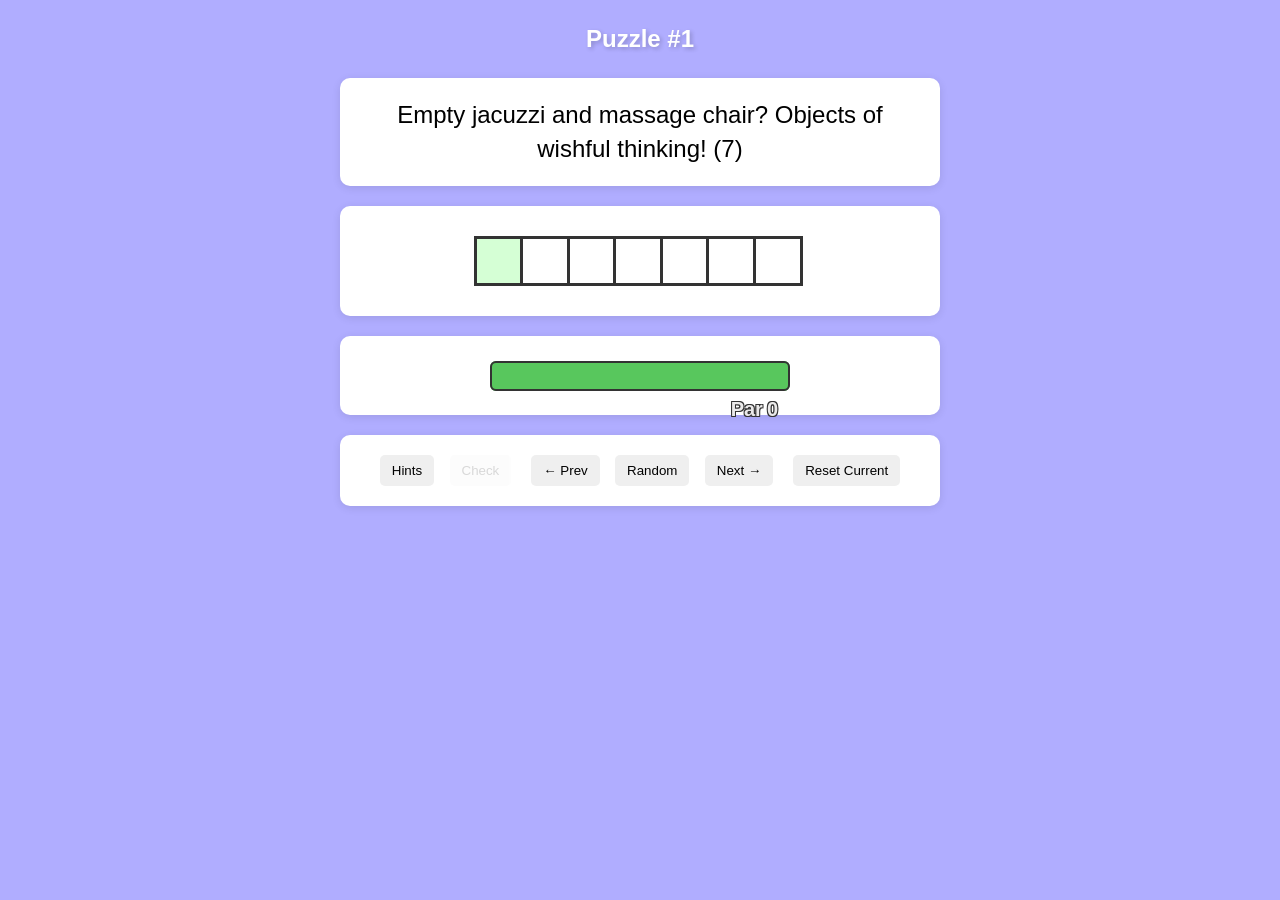
==== commit 760e4f8a: "Refactor button layout and update text in index.html" ====
--- a/index.html
+++ b/index.html
@@ -35,23 +35,31 @@
 
     <!-- Button Card -->
     <section id="button-section" class="card">
-      <button id="hint-btn">Hints</button>
-      <button id="check-btn" disabled>Check</button>
-      <button id="random-btn" class="random-btn">Random</button>
-      <button id="reset-progress" class="reset-progress">Reset</button>
+      <div class="button-row">
+        <button id="hint-btn">Hints</button>
+        <button id="check-btn" disabled>Check</button>
+      </div>
+      <div class="button-row">
+        <button id="prev-btn" class="nav-btn">← Prev</button>
+        <button id="random-btn" class="nav-btn">Random</button>
+        <button id="next-btn" class="nav-btn">Next →</button>
+      </div>
+      <div class="button-row">
+        <button id="reset-progress" class="reset-btn">Reset Current</button>
+      </div>
     </section>
 
-    <!-- Solved Card -->
-    <section id="solved-section" class="card">
+    <!-- Solved Card (hidden until solved) -->
+    <section id="solved-section" class="card" style="display: none;">
       <div class="hint-bar-wrap">
         <div id="solved-hint-dots" class="hint-dots is-high"></div>
       </div>
       <h3 id="solved-title">Gotcha!</h3>
-      <p id="solved-timer">Random puzzle solved!</p>
+      <p id="solved-timer">Puzzle solved!</p>
     </section>
 
-    <!-- Stats Card -->
-    <section id="stats-section" class="card">
+    <!-- Stats Card (hidden until solved) -->
+    <section id="stats-section" class="card" style="display: none;">
       <div class="stat-row">
         <span class="stat-label">Solved by</span>
         <span class="stat-value" id="stats-solved">0 trainers</span>
@@ -66,8 +74,8 @@
       </div>
     </section>
 
-    <!-- Video Card -->
-    <section id="end-section" class="card">
+    <!-- Video Card (hidden until solved) -->
+    <section id="end-section" class="card" style="display: none;">
       <h3 class="end-title">See how it works</h3>
       <div class="end-row">
         <a id="end-yt-link" class="yt-embed-link" target="_blank" rel="noopener noreferrer" href="#" style="display: none;">
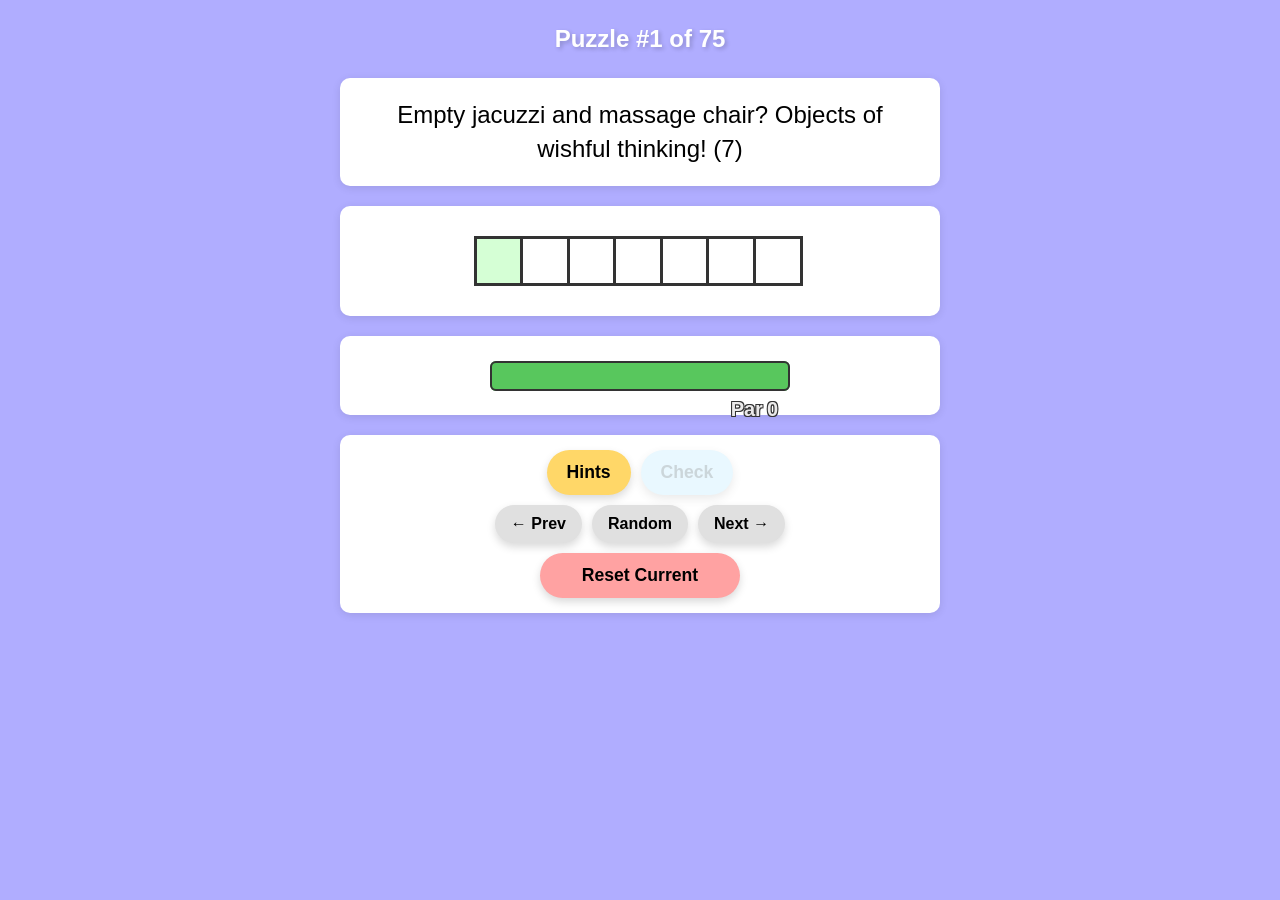
==== commit 41adeed2: "Add meta tags for cache control in index.html" ====
--- a/index.html
+++ b/index.html
@@ -5,6 +5,9 @@
   <meta name="viewport" content="width=device-width, initial-scale=1.0, maximum-scale=1.0, user-scalable=no">
   <title>PokeCryptic - Random Mode</title>
   <link rel="stylesheet" href="styles.css">
+  <meta http-equiv="Cache-Control" content="no-cache, no-store, must-revalidate">
+  <meta http-equiv="Pragma" content="no-cache">
+  <meta http-equiv="Expires" content="0">
 </head>
 <body>
   <header>
@@ -50,7 +53,7 @@
     </section>
 
     <!-- Solved Card (hidden until solved) -->
-    <section id="solved-section" class="card" style="display: none;">
+    <section id="solved-section" class="card">
       <div class="hint-bar-wrap">
         <div id="solved-hint-dots" class="hint-dots is-high"></div>
       </div>
@@ -59,7 +62,7 @@
     </section>
 
     <!-- Stats Card (hidden until solved) -->
-    <section id="stats-section" class="card" style="display: none;">
+    <section id="stats-section" class="card">
       <div class="stat-row">
         <span class="stat-label">Solved by</span>
         <span class="stat-value" id="stats-solved">0 trainers</span>
@@ -75,10 +78,10 @@
     </section>
 
     <!-- Video Card (hidden until solved) -->
-    <section id="end-section" class="card" style="display: none;">
+    <section id="end-section" class="card">
       <h3 class="end-title">See how it works</h3>
       <div class="end-row">
-        <a id="end-yt-link" class="yt-embed-link" target="_blank" rel="noopener noreferrer" href="#" style="display: none;">
+        <a id="end-yt-link" class="yt-embed-link" target="_blank" rel="noopener noreferrer" href="#">
           <div id="end-yt-thumb" class="yt-embed-thumb">
             <div class="yt-play-button"></div>
           </div>
--- a/styles.css
+++ b/styles.css
@@ -13,7 +13,6 @@
   padding: 20px;
   font-size: 1.2rem;
   min-height: 100vh;
-  padding-bottom: 120px; /* Space for keyboard */
 }
 
 .letter-box,
@@ -93,6 +92,7 @@
   caret-color: transparent;
   user-select: none;
   font-size: clamp(14px, calc(var(--cell) * 0.62), 26px);
+  background: white;
 }
 
 .letter-box.active {
@@ -114,30 +114,70 @@
   opacity: 1;
 }
 
+#button-section {
+  display: flex;
+  flex-direction: column;
+  gap: 10px;
+}
+
+.button-row {
+  display: flex;
+  flex-wrap: wrap;
+  justify-content: center;
+  gap: 10px;
+}
+
 button {
-  margin: 5px;
-  padding: 8px 12px;
+  margin: 0;
+  padding: 12px 20px;
   border: none;
-  border-radius: 5px;
+  border-radius: 999px;
   cursor: pointer;
-  transition: transform 0.15s ease;
+  font-weight: bold;
+  font-size: 1.1rem;
+  transition: transform 0.15s ease, opacity 0.15s ease;
+  box-shadow: 0 4px 8px rgba(0,0,0,0.15);
+  flex: 0 1 auto;
+  min-width: 80px;
 }
 
 button:hover:not(:disabled) {
-  transform: scale(1.06);
+  transform: scale(1.05);
+}
+
+button:active:not(:disabled) {
+  transform: scale(0.98);
 }
 
 button:disabled {
   cursor: default;
+  opacity: 0.5;
   pointer-events: none;
-  opacity: 0.5;
-}
-
-#button-section {
-  display: flex;
-  flex-wrap: wrap;
-  justify-content: center;
-  gap: 10px;
+}
+
+#hint-btn {
+  background: #ffd768;
+}
+
+#check-btn {
+  background: #d5f2ff;
+}
+
+.nav-btn {
+  background: #e0e0e0;
+  padding: 10px 16px;
+  font-size: 1rem;
+}
+
+.random-btn {
+  background: #98fb98;
+}
+
+.reset-btn {
+  background: #ffa2a2;
+  width: 100%;
+  max-width: 200px;
+  margin: 0 auto;
 }
 
 .hint-bar-wrap {
@@ -171,8 +211,6 @@
   margin: 0;
   padding: 0;
   --seg: 30px;
-  --empty: #58c75d;
-  --fill: #ebeaea;
 }
 
 .hint-dot {
@@ -183,7 +221,7 @@
 }
 
 .hint-dot.used {
-  background: var(--fill);
+  background: #ebeaea;
 }
 
 .hint-dots.is-empty { color: #ebeaea; }
@@ -194,69 +232,6 @@
 .hint-dot:first-child { border-top-left-radius: 6px; border-bottom-left-radius: 6px; }
 .hint-dot:last-child { border-top-right-radius: 6px; border-bottom-right-radius: 6px; }
 
-.keyboard {
-  position: fixed;
-  inset: auto 0 0 0;
-  display: flex;
-  justify-content: center;
-  align-items: flex-end;
-  z-index: 900;
-  padding-bottom: calc(env(safe-area-inset-bottom, 0px) + 2px);
-  pointer-events: none;
-}
-
-.keyboard-content {
-  pointer-events: auto;
-  width: calc(100% - 2px);
-  max-width: 600px;
-  margin-bottom: 0;
-  border-radius: 12px;
-  padding: 5px;
-  background: rgba(255, 255, 255, 0.95);
-  backdrop-filter: blur(5px);
-  box-shadow: 0 -2px 10px rgba(0,0,0,0.1);
-}
-
-.kb-row {
-  display: grid;
-  grid-auto-flow: column;
-  grid-auto-columns: 1fr;
-  gap: 0;
-  margin: 0;
-}
-
-.kb-key {
-  color: black;
-  user-select: none;
-  -webkit-user-select: none;
-  appearance: none;
-  border: none;
-  border-radius: 4px;
-  margin: 3px;
-  background: #ffffff;
-  padding: 12px 0;
-  font-size: 1.1rem;
-  line-height: 1;
-  text-align: center;
-  cursor: pointer;
-  touch-action: manipulation;
-  box-shadow: 0 2px 5px rgba(0,0,0,0.15);
-  font-weight: bold;
-}
-
-.kb-key:active {
-  transform: translateY(1px);
-  box-shadow: 0 1px 3px rgba(0,0,0,0.2);
-}
-
-body.toast-open .keyboard-content,
-body.modal-open .keyboard-content {
-  opacity: 0.4;
-  filter: brightness(0.8);
-  transition: opacity 0.25s ease;
-  pointer-events: none;
-}
-
 .modal {
   position: fixed;
   inset: 0;
@@ -272,21 +247,22 @@
 }
 
 .modal.hidden {
-  display: none;
+  display: none !important;
 }
 
 .modal-content {
   background: #fff;
   padding: 20px;
-  border-radius: 10px;
-  width: 300px;
+  border-radius: 20px 20px 10px 10px;
+  width: 100%;
+  max-width: 350px;
   text-align: center;
-  box-shadow: 0 2px 10px rgba(0,0,0,0.3);
-  margin-bottom: 10px;
-  transform: translateY(110%);
+  box-shadow: 0 -2px 20px rgba(0,0,0,0.2);
+  margin-bottom: 0;
+  transform: translateY(100%);
   opacity: 0;
-  transition: transform 0.36s cubic-bezier(.2,.9,.2,1), opacity 0.22s ease;
-  max-height: 50vh;
+  transition: transform 0.3s ease, opacity 0.2s ease;
+  max-height: 70vh;
   overflow-y: auto;
 }
 
@@ -295,6 +271,33 @@
   opacity: 1;
 }
 
+.close-btn {
+  position: absolute;
+  top: 10px;
+  right: 15px;
+  font-size: 1.8rem;
+  cursor: pointer;
+  background: none;
+  border: none;
+  box-shadow: none;
+  padding: 0;
+  min-width: auto;
+}
+
+.close-btn:hover {
+  transform: none;
+}
+
+.modal-content ul {
+  list-style: none;
+  padding: 0;
+  margin-top: 20px;
+}
+
+.modal-content li {
+  margin: 15px 0;
+}
+
 .toast {
   position: fixed;
   inset: 0;
@@ -306,7 +309,7 @@
 }
 
 .toast.hidden {
-  display: none;
+  display: none !important;
 }
 
 .toast:not(.hidden) {
@@ -317,31 +320,22 @@
   background: #fff;
   width: calc(100% - 40px);
   max-width: 500px;
-  margin-bottom: 14px;
+  margin-bottom: 20px;
   border-radius: 12px;
   padding: 16px 56px 16px 16px;
-  box-shadow: 0 6px 24px rgba(0,0,0,0.18);
-  transform: translateY(110%);
-  opacity: 0;
-  transition: transform 0.32s cubic-bezier(.2,.9,.2,1), opacity 0.2s ease;
-  max-height: 60vh;
-  overflow-y: auto;
-  word-wrap: break-word;
-  position: relative;
-}
-
-.toast:not(.hidden) .toast-content {
+  box-shadow: 0 6px 24px rgba(0,0,0,0.2);
   transform: translateY(0);
   opacity: 1;
+  position: relative;
 }
 
 .toast-close {
   position: absolute;
   top: 4px;
   right: 6px;
-  width: 22px;
-  height: 22px;
-  font-size: 2rem;
+  width: 32px;
+  height: 32px;
+  font-size: 1.8rem;
   display: inline-flex;
   align-items: center;
   justify-content: center;
@@ -349,35 +343,46 @@
   border: none;
   cursor: pointer;
   line-height: 1;
+  padding: 0;
+  min-width: auto;
+  box-shadow: none;
+}
+
+.toast-close:hover {
+  transform: none;
 }
 
 .hint-option {
   background: none;
   border: none;
   font-weight: bold;
-  font-size: 1rem;
+  font-size: 1.1rem;
   cursor: pointer;
-  padding: 6px 8px;
+  padding: 10px 20px;
   position: relative;
   isolation: isolate;
   transition: color 0.2s ease;
+  width: 100%;
+  box-shadow: none;
+  border-radius: 30px;
 }
 
 .hint-option::after {
   content: "";
   position: absolute;
   left: 50%;
-  bottom: 2px;
-  height: 10px;
-  width: calc(100% - 14px);
+  bottom: 4px;
+  height: 8px;
+  width: calc(100% - 40px);
   transform: translateX(-50%);
-  opacity: 0.85;
+  opacity: 0.7;
   z-index: -1;
   transition: width 0.2s ease;
+  border-radius: 4px;
 }
 
 .hint-option:hover::after {
-  width: calc(100% - 4px);
+  width: calc(100% - 20px);
 }
 
 .hint-indicators::after { background: #f5d1fd; }
@@ -386,7 +391,7 @@
 .hint-letter::after { background: #d5ffd5; }
 
 .hint-option.is-disabled {
-  color: rgba(0,0,0,0.5);
+  color: rgba(0,0,0,0.4);
 }
 
 .highlight-definition {
@@ -407,27 +412,18 @@
   padding: 0 2px;
 }
 
-#solved-section {
+/* Hide solved sections by default */
+#solved-section,
+#stats-section,
+#end-section {
   display: none;
 }
 
-body.solved #solved-section {
-  display: block;
-  animation: solved-enter 500ms ease-out forwards;
-}
-
-body.solved #stats-section {
-  display: block;
-}
-
+/* Show them when body has solved class */
+body.solved #solved-section,
+body.solved #stats-section,
 body.solved #end-section {
   display: block;
-}
-
-body.solved #button-section,
-body.solved #touch-keyboard,
-body.solved #counter-section {
-  display: none;
 }
 
 @keyframes solved-enter {
@@ -439,6 +435,10 @@
     opacity: 1;
     transform: translateY(0);
   }
+}
+
+body.solved #solved-section {
+  animation: solved-enter 500ms ease-out forwards;
 }
 
 .stat-row {
@@ -499,19 +499,27 @@
 @media (max-width: 600px) {
   body {
     padding: 10px;
-    padding-bottom: 100px;
   }
   
   #clue-text {
-    font-size: 1.25rem;
+    font-size: 1.2rem;
   }
   
   .letter-box {
     --cell: 45px;
   }
   
-  .kb-key {
-    padding: 10px 0;
+  button {
+    padding: 10px 16px;
     font-size: 1rem;
   }
-}+  
+  .nav-btn {
+    padding: 8px 12px;
+    font-size: 0.9rem;
+  }
+  
+  .button-row {
+    gap: 8px;
+  }
+}
